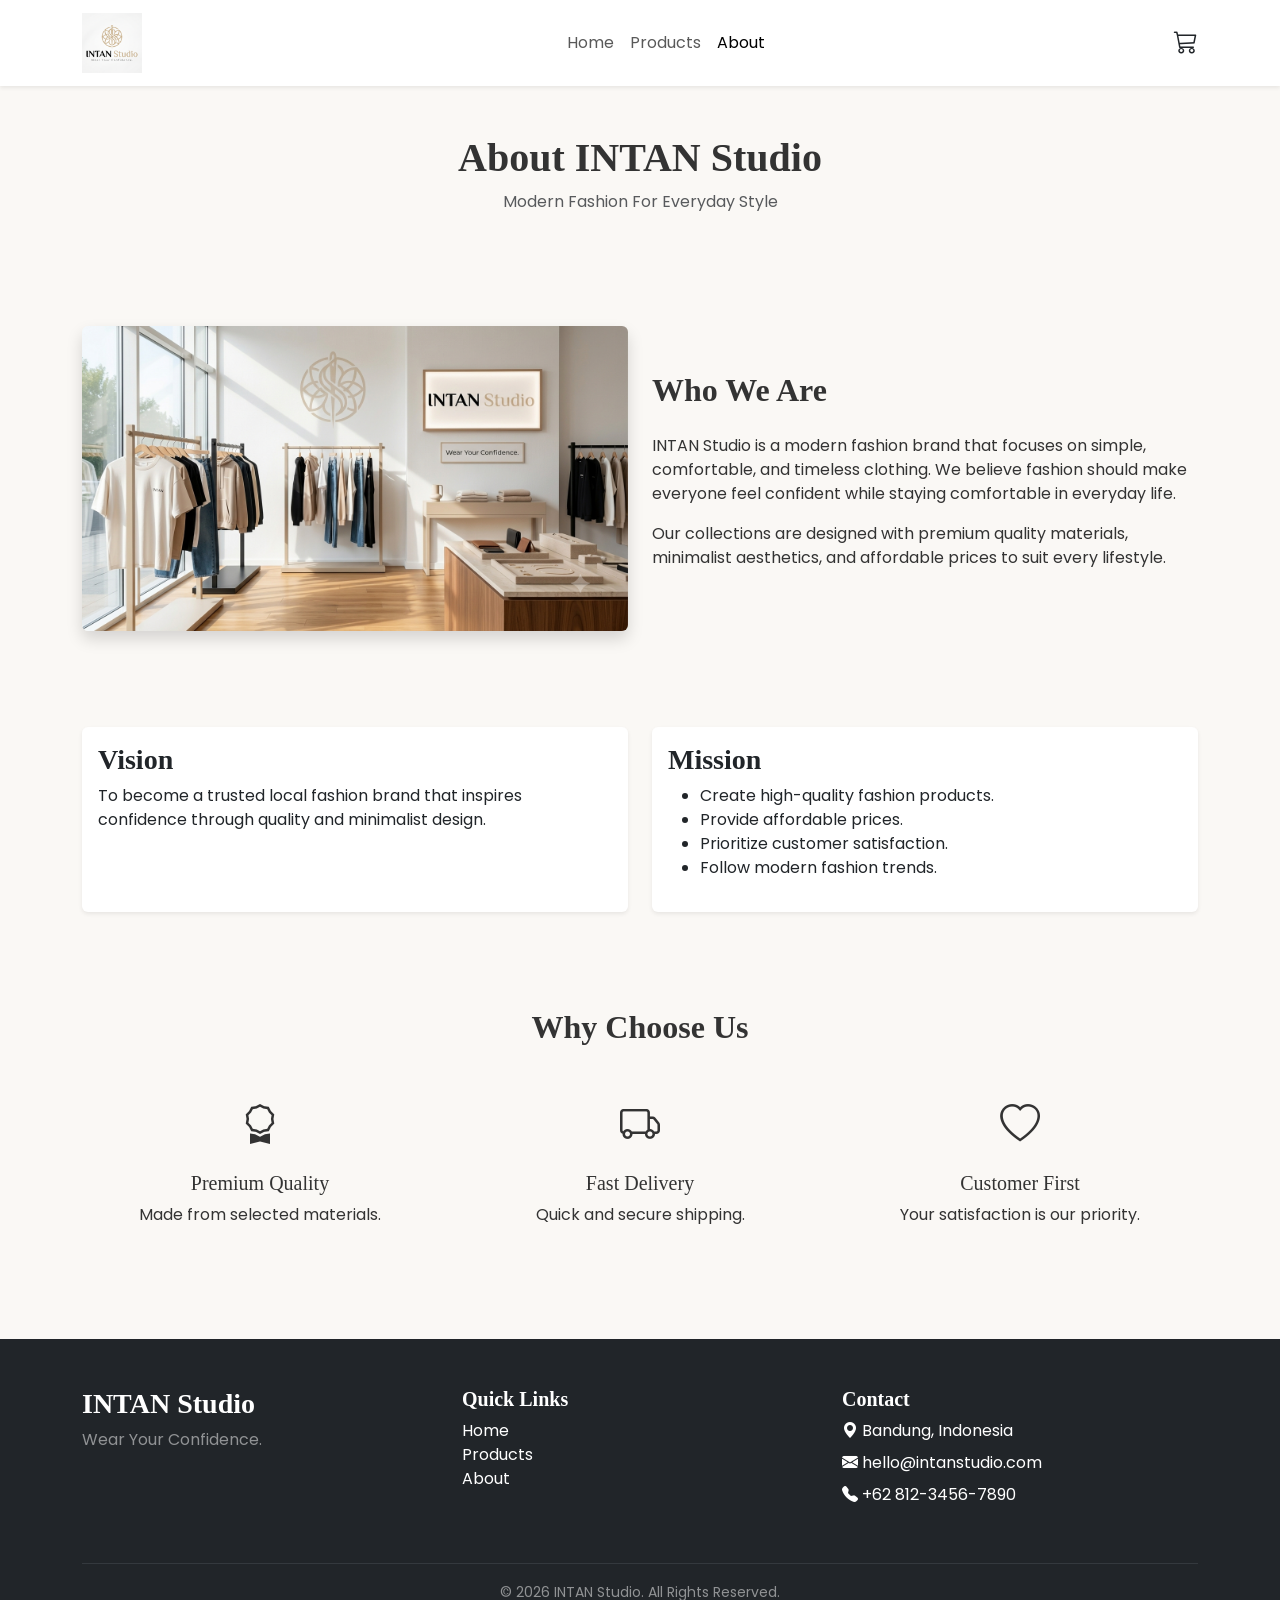
==== about.html @ 2bdadb40 "initial commit" ====
<!DOCTYPE html>
<html lang="en">

<head>

    <meta charset="UTF-8">
    <meta name="viewport" content="width=device-width, initial-scale=1.0">

    <title>About | INTAN Studio</title>

    <!-- Bootstrap -->
    <link href="https://cdn.jsdelivr.net/npm/bootstrap@5.3.7/dist/css/bootstrap.min.css" rel="stylesheet">

    <!-- Bootstrap Icons -->
    <link rel="stylesheet" href="https://cdn.jsdelivr.net/npm/bootstrap-icons@1.13.1/font/bootstrap-icons.min.css">

    <!-- Google Font -->
    <link href="https://fonts.googleapis.com/css2?family=Poppins:wght@300;400;500;600;700&display=swap" rel="stylesheet">

    <!-- CSS -->
    <link rel="stylesheet" href="css/style.css">

</head>

<body>

<!-- NAVBAR -->

<nav class="navbar navbar-expand-lg bg-white shadow-sm sticky-top">

    <div class="container">

        <a class="navbar-brand" href="index.html">

            <img
                src="assets/logo.png"
                alt="Logo"
                height="60">

        </a>

        <button
            class="navbar-toggler"
            type="button"
            data-bs-toggle="collapse"
            data-bs-target="#navbarMenu">

            <span class="navbar-toggler-icon"></span>

        </button>

        <div
            class="collapse navbar-collapse"
            id="navbarMenu">

            <ul class="navbar-nav mx-auto">

                <li class="nav-item">

                    <a
                        class="nav-link"
                        href="index.html">

                        Home

                    </a>

                </li>

                <li class="nav-item">

                    <a
                        class="nav-link"
                        href="products.html">

                        Products

                    </a>

                </li>

                <li class="nav-item">

                    <a
                        class="nav-link active"
                        href="about.html">

                        About

                    </a>

                </li>

            </ul>

            <!-- Cart -->

            <div class="d-flex align-items-center">

                <a
                    href="cart.html"
                    class="text-dark position-relative text-decoration-none">

                    <i class="bi bi-cart3 fs-4"></i>

                    <span
                        id="cart-count"
                        class="position-absolute top-0 start-100 translate-middle badge rounded-pill bg-danger"
                        style="display:none; font-size:10px;">

                        0

                    </span>

                </a>

            </div>

        </div>

    </div>

</nav>

<!-- TITLE -->

<section class="py-5 text-center">

<div class="container">

<h1 class="fw-bold">

About INTAN Studio

</h1>

<p class="text-muted">

Modern Fashion For Everyday Style

</p>

</div>

</section>

<!-- ABOUT -->

<section class="container py-5">

<div class="row align-items-center">

<div class="col-lg-6">

<img src="assets/about.png" class="img-fluid rounded shadow">

</div>

<div class="col-lg-6">

<h2 class="fw-bold mb-4">

Who We Are

</h2>

<p>

INTAN Studio is a modern fashion brand that focuses on simple, comfortable, and timeless clothing. We believe fashion should make everyone feel confident while staying comfortable in everyday life.

</p>

<p>

Our collections are designed with premium quality materials, minimalist aesthetics, and affordable prices to suit every lifestyle.

</p>

</div>

</div>

</section>

<!-- VISION & MISSION -->

<section class="container py-5">

<div class="row">

<div class="col-md-6">

<div class="card border-0 shadow-sm h-100">

<div class="card-body">

<h3 class="fw-bold">

Vision

</h3>

<p>

To become a trusted local fashion brand that inspires confidence through quality and minimalist design.

</p>

</div>

</div>

</div>

<div class="col-md-6">

<div class="card border-0 shadow-sm h-100">

<div class="card-body">

<h3 class="fw-bold">

Mission

</h3>

<ul>

<li>Create high-quality fashion products.</li>

<li>Provide affordable prices.</li>

<li>Prioritize customer satisfaction.</li>

<li>Follow modern fashion trends.</li>

</ul>

</div>

</div>

</div>

</div>

</section>

<!-- WHY CHOOSE US -->

<section class="container py-5">

<div class="text-center mb-5">

<h2 class="fw-bold">

Why Choose Us

</h2>

</div>

<div class="row text-center">

<div class="col-md-4">

<i class="bi bi-award fs-1"></i>

<h5 class="mt-3">

Premium Quality

</h5>

<p>

Made from selected materials.

</p>

</div>

<div class="col-md-4">

<i class="bi bi-truck fs-1"></i>

<h5 class="mt-3">

Fast Delivery

</h5>

<p>

Quick and secure shipping.

</p>

</div>

<div class="col-md-4">

<i class="bi bi-heart fs-1"></i>

<h5 class="mt-3">

Customer First

</h5>

<p>

Your satisfaction is our priority.

</p>

</div>

</div>

</section>

<!-- =========================
        FOOTER
========================== -->

<footer class="bg-dark text-white pt-5 pb-3 mt-5">

    <div class="container">

        <div class="row">

            <!-- Brand -->
            <div class="col-lg-4 mb-4">

                <h3 class="fw-bold">
                    INTAN Studio
                </h3>

                <p class="text-white-50">
                    Wear Your Confidence.
                </p>

            </div>

            <!-- Navigation -->
            <div class="col-lg-4 mb-4">

                <h5 class="fw-bold">
                    Quick Links
                </h5>

                <ul class="list-unstyled">

                    <li>
                        <a href="index.html" class="text-white text-decoration-none">
                            Home
                        </a>
                    </li>

                    <li>
                        <a href="products.html" class="text-white text-decoration-none">
                            Products
                        </a>
                    </li>

                    <li>
                        <a href="about.html" class="text-white text-decoration-none">
                            About
                        </a>
                    </li>

                </ul>

            </div>

            <!-- Contact -->
            <div class="col-lg-4 mb-4">

                <h5 class="fw-bold">
                    Contact
                </h5>

                <p class="mb-2">
                    <i class="bi bi-geo-alt-fill"></i>
                    Bandung, Indonesia
                </p>

                <p class="mb-2">
                    <i class="bi bi-envelope-fill"></i>
                    hello@intanstudio.com
                </p>

                <p>
                    <i class="bi bi-telephone-fill"></i>
                    +62 812-3456-7890
                </p>

            </div>

        </div>

        <hr class="border-secondary">

        <div class="text-center">

            <small class="text-white-50">

                © 2026 INTAN Studio. All Rights Reserved.

            </small>

        </div>

    </div>

</footer>

<!-- BOOTSTRAP -->

<script src="https://cdn.jsdelivr.net/npm/bootstrap@5.3.7/dist/js/bootstrap.bundle.min.js"></script>
<script src="js/cart-badge.js"></script>

</body>

</html>
---- css/style.css ----
/* ==========================
   RESET
========================== */

*{
    margin:0;
    padding:0;
    box-sizing:border-box;
}

/* ==========================
   BODY
========================== */

body{
    font-family:'Poppins',sans-serif;
    background:#FAF8F5;
    color:#333;
}

/* ==========================
   HEADINGS
========================== */

h1,h2,h3,h4,h5,h6{
    font-family:'Playfair Display',serif;
}

a{
    text-decoration:none;
}

img{
    max-width:100%;
    display:block;
}

section{
    padding:80px 0;
}

.hero{
    padding:80px 0;
}

.hero img{
    width:100%;
}

.card{
    transition:0.3s;
}

.card:hover{
    transform:translateY(-8px);
}

.card img{
    height:300px;
    object-fit:cover;
}

footer{
    margin-top:80px;
}

/* =========================
PRODUCT CARD
========================= */

.product-card{

transition:.3s;

border-radius:16px;

overflow:hidden;

}

.product-card:hover{

transform:translateY(-8px);

}

.product-card img{

height:300px;

object-fit:cover;

}

/* ==========================
SIZE BUTTON
========================== */

.active-size{

    background:black;

    color:white;

}
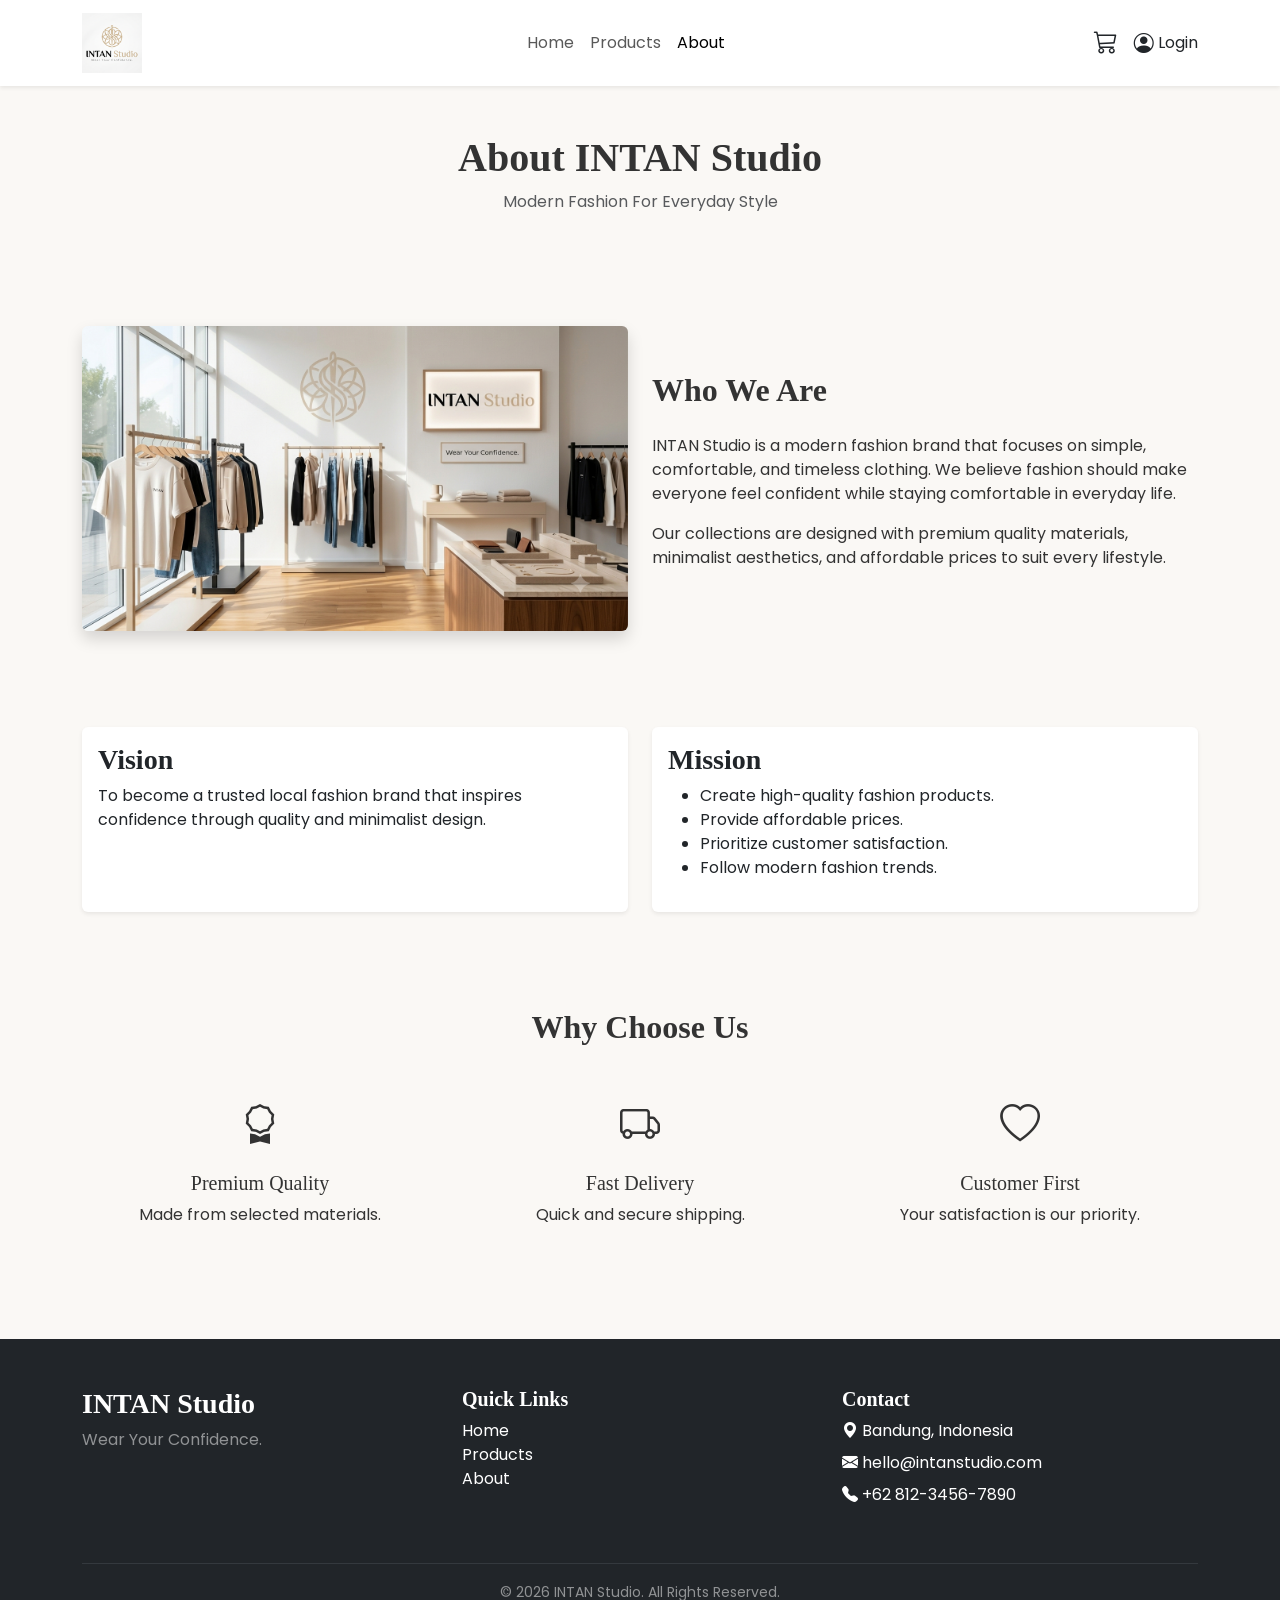
==== commit 7fd86ad4: "Complete final version of INTAN Studio e-commerce website" ====
--- a/about.html
+++ b/about.html
@@ -24,21 +24,25 @@
 
 <body>
 
-<!-- NAVBAR -->
+<!-- ==========================
+        NAVBAR
+========================== -->
 
 <nav class="navbar navbar-expand-lg bg-white shadow-sm sticky-top">
 
     <div class="container">
 
+        <!-- Logo -->
         <a class="navbar-brand" href="index.html">
 
             <img
                 src="assets/logo.png"
-                alt="Logo"
+                alt="INTAN Studio"
                 height="60">
 
         </a>
 
+        <!-- Mobile Button -->
         <button
             class="navbar-toggler"
             type="button"
@@ -49,10 +53,12 @@
 
         </button>
 
+        <!-- Navbar Menu -->
         <div
             class="collapse navbar-collapse"
             id="navbarMenu">
 
+            <!-- Navigation -->
             <ul class="navbar-nav mx-auto">
 
                 <li class="nav-item">
@@ -93,10 +99,10 @@
 
             </ul>
 
-            <!-- Cart -->
-
-            <div class="d-flex align-items-center">
-
+            <!-- Right Menu -->
+            <div class="d-flex align-items-center gap-3">
+
+                <!-- Cart -->
                 <a
                     href="cart.html"
                     class="text-dark position-relative text-decoration-none">
@@ -110,6 +116,20 @@
 
                         0
 
+                    </span>
+
+                </a>
+
+                <!-- Login -->
+                <a
+                    id="accountLink"
+                    href="login.html"
+                    class="text-dark text-decoration-none d-flex align-items-center gap-1">
+
+                    <i class="bi bi-person-circle fs-5"></i>
+
+                    <span id="accountText">
+                        Login
                     </span>
 
                 </a>
@@ -420,6 +440,7 @@
 
 <script src="https://cdn.jsdelivr.net/npm/bootstrap@5.3.7/dist/js/bootstrap.bundle.min.js"></script>
 <script src="js/cart-badge.js"></script>
+<script src="js/auth.js"></script>
 
 </body>
 
--- a/css/style.css
+++ b/css/style.css
@@ -36,11 +36,11 @@
 }
 
 section{
-    padding:80px 0;
+    padding:55px 0;
 }
 
 .hero{
-    padding:80px 0;
+    padding:70px 0;
 }
 
 .hero img{
@@ -48,11 +48,19 @@
 }
 
 .card{
-    transition:0.3s;
+
+transition:.35s ease;
+
+border:none;
+
 }
 
 .card:hover{
-    transform:translateY(-8px);
+
+transform:translateY(-10px);
+
+box-shadow:0 15px 35px rgba(0,0,0,.08);
+
 }
 
 .card img{
@@ -61,7 +69,7 @@
 }
 
 footer{
-    margin-top:80px;
+    margin-top:60px;
 }
 
 /* =========================
@@ -70,36 +78,170 @@
 
 .product-card{
 
+border-radius:18px;
+
+overflow:hidden;
+
+transition:.35s ease;
+
+background:white;
+
+}
+
+.product-card:hover{
+
+transform:translateY(-10px);
+
+box-shadow:0 18px 40px rgba(0,0,0,.10);
+
+}
+
+.product-card img{
+
+height:300px;
+
+object-fit:cover;
+
+transition:.4s;
+
+}
+
+.product-card:hover img{
+
+transform:scale(1.05);
+
+}
+
+/* ==========================
+SIZE BUTTON
+========================== */
+
+.active-size{
+
+    background:black;
+
+    color:white;
+
+}
+
+.input-group-text{
+
+background:white;
+
+border-right:none;
+
+}
+
+#searchInput{
+
+border-left:none;
+
+}
+
+#searchInput:focus{
+
+box-shadow:none;
+
+}
+
+.form-select{
+
+cursor:pointer;
+
+}
+
+.form-select:focus{
+
+box-shadow:none;
+
+}
+
+.category-btn{
+
+border-radius:50px;
+
+padding:10px 20px;
+
+font-weight:500;
+
 transition:.3s;
 
-border-radius:16px;
-
-overflow:hidden;
-
-}
-
-.product-card:hover{
-
-transform:translateY(-8px);
-
-}
-
-.product-card img{
-
-height:300px;
-
-object-fit:cover;
-
-}
-
-/* ==========================
-SIZE BUTTON
-========================== */
-
-.active-size{
-
-    background:black;
-
-    color:white;
-
+}
+
+.category-btn:hover{
+
+transform:translateY(-2px);
+
+}
+
+/* ===================================
+        LOGIN PAGE
+=================================== */
+
+.login-page{
+    font-family:'Poppins',sans-serif;
+    background:#f5f5f5;
+}
+
+.login-section{
+    min-height:100vh;
+    display:flex;
+    justify-content:center;
+    align-items:center;
+    padding:40px 20px;
+}
+
+.login-card{
+    background:#fff;
+    width:100%;
+    max-width:430px;
+    padding:35px;
+    border-radius:20px;
+    box-shadow:0 10px 35px rgba(0,0,0,.08);
+}
+
+.login-logo{
+    width:90px;
+    display:block;
+    margin:0 auto 20px;
+}
+
+.login-card h2{
+    text-align:center;
+    font-weight:700;
+    margin-bottom:8px;
+}
+
+.login-card p{
+    text-align:center;
+    color:#777;
+    margin-bottom:30px;
+}
+
+.login-card .form-control{
+    border-radius:12px;
+    padding:12px;
+}
+
+.login-card .btn{
+    border-radius:12px;
+    padding:12px;
+    font-weight:600;
+}
+
+.demo-box{
+    background:#f8f9fa;
+    border-radius:12px;
+    padding:15px;
+    font-size:14px;
+    border:1px solid #e9ecef;
+}
+
+.login-card a{
+    color:#444;
+    font-weight:500;
+}
+
+.login-card a:hover{
+    color:#666;
 }
